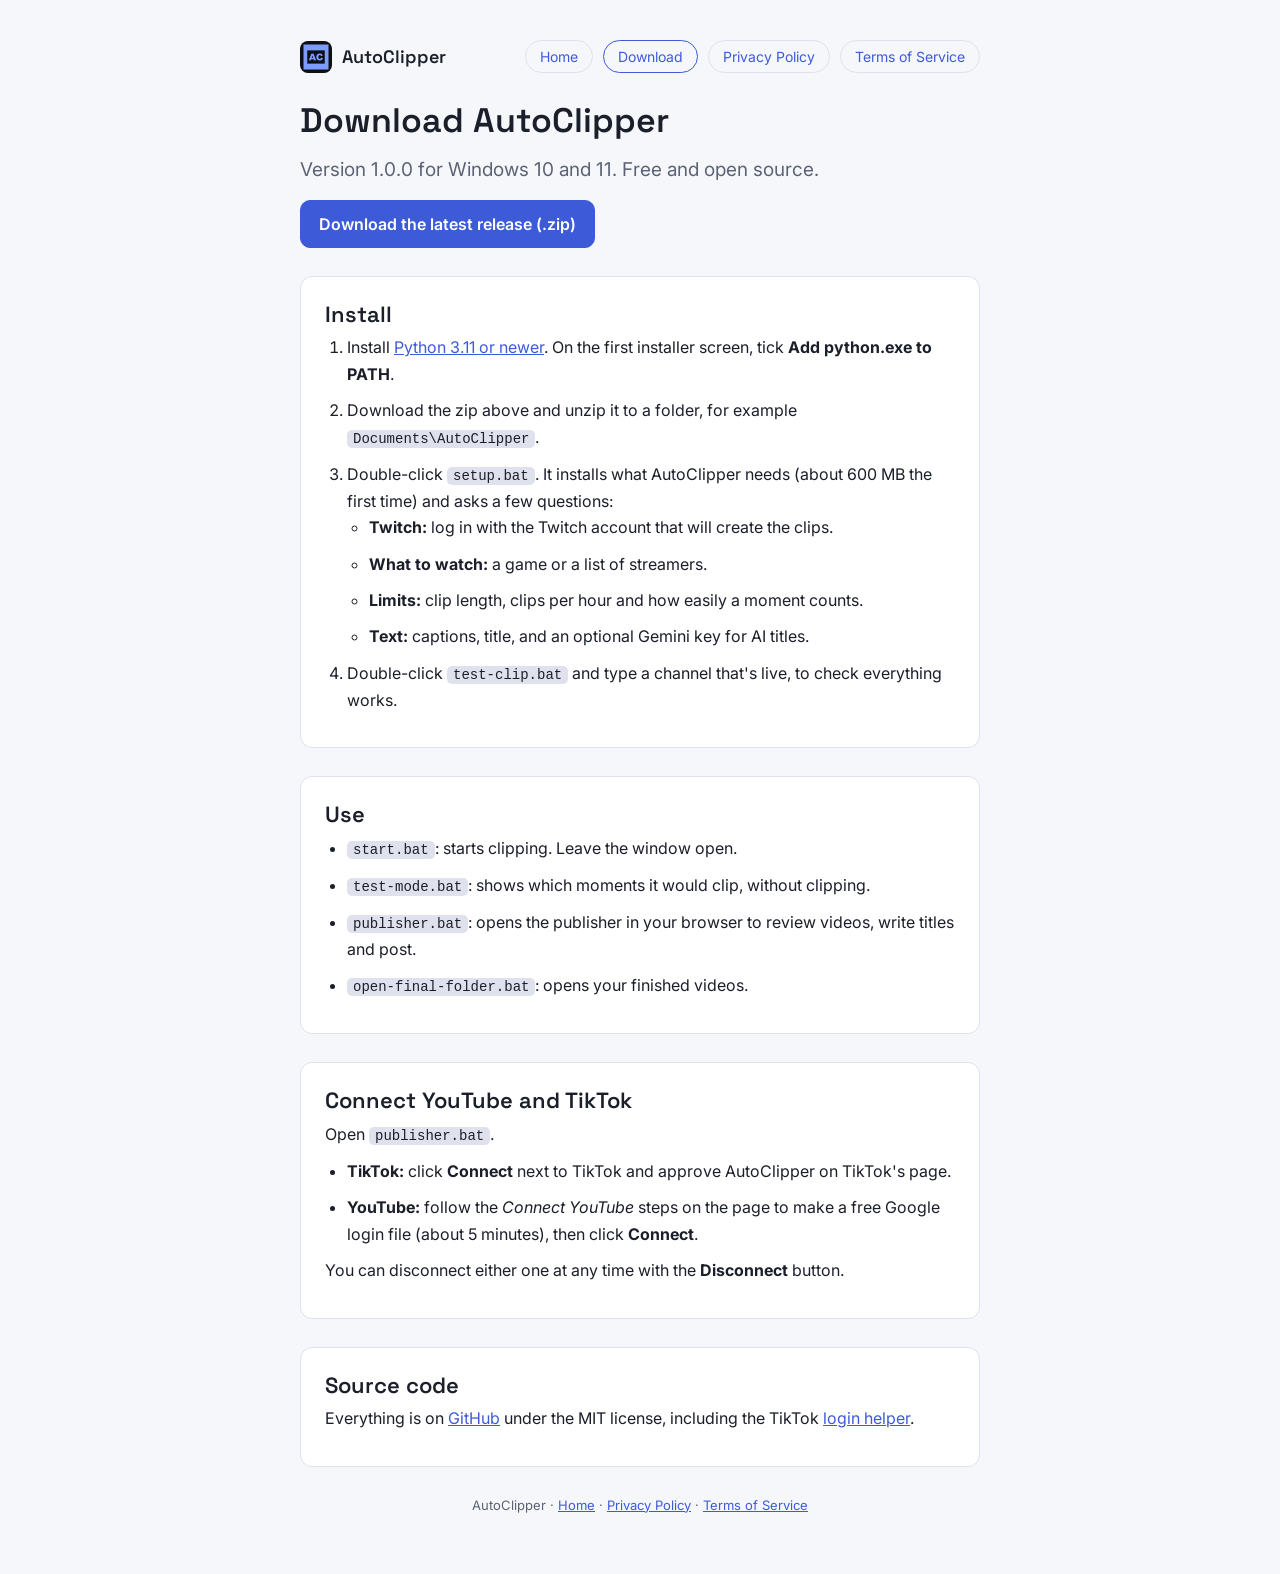
==== download.html @ 8f75b933 "Product site for the public AutoClipper app: home, download, privacy, terms Co-Authored-By: Claude O" ====
<!doctype html>
<html lang="en">
<head>
<meta charset="utf-8">
<meta name="viewport" content="width=device-width, initial-scale=1">
<title>Download AutoClipper</title>
<link rel="icon" href="app-icon.png">
<link rel="stylesheet" href="https://fonts.googleapis.com/css2?family=Inter:wght@400;600&family=Space+Grotesk:wght@600&display=swap">
<link rel="stylesheet" href="style.css">
</head>
<body>
<div class="topnav">
  <a class="brand" href="./"><img src="app-icon.png" alt="">AutoClipper</a>
  <nav><a href="./">Home</a><a href="download.html" class="on">Download</a><a href="privacy.html">Privacy Policy</a><a href="terms.html">Terms of Service</a></nav>
</div>
<main>
  <header class="hero">
    <h1>Download AutoClipper</h1>
    <p class="lead">Version 1.0.0 for Windows 10 and 11. Free and open source.</p>
    <div class="cta"><a class="btn primary" href="https://github.com/AathifZahir/autoclipper/releases/latest">Download the latest release (.zip)</a></div>
  </header>

  <section>
    <h2>Install</h2>
    <ol>
      <li>Install <a href="https://www.python.org/downloads/">Python 3.11 or newer</a>. On the first installer screen, tick <b>Add python.exe to PATH</b>.</li>
      <li>Download the zip above and unzip it to a folder, for example <code>Documents\AutoClipper</code>.</li>
      <li>Double-click <code>setup.bat</code>. It installs what AutoClipper needs (about 600 MB the first time) and asks a few questions:
        <ul>
          <li><b>Twitch:</b> log in with the Twitch account that will create the clips.</li>
          <li><b>What to watch:</b> a game or a list of streamers.</li>
          <li><b>Limits:</b> clip length, clips per hour and how easily a moment counts.</li>
          <li><b>Text:</b> captions, title, and an optional Gemini key for AI titles.</li>
        </ul></li>
      <li>Double-click <code>test-clip.bat</code> and type a channel that's live, to check everything works.</li>
    </ol>
  </section>

  <section>
    <h2>Use</h2>
    <ul>
      <li><code>start.bat</code>: starts clipping. Leave the window open.</li>
      <li><code>test-mode.bat</code>: shows which moments it would clip, without clipping.</li>
      <li><code>publisher.bat</code>: opens the publisher in your browser to review videos, write titles and post.</li>
      <li><code>open-final-folder.bat</code>: opens your finished videos.</li>
    </ul>
  </section>

  <section>
    <h2>Connect YouTube and TikTok</h2>
    <p>Open <code>publisher.bat</code>.</p>
    <ul>
      <li><b>TikTok:</b> click <b>Connect</b> next to TikTok and approve AutoClipper on TikTok's page.</li>
      <li><b>YouTube:</b> follow the <i>Connect YouTube</i> steps on the page to make a free Google login file (about 5 minutes), then click <b>Connect</b>.</li>
    </ul>
    <p>You can disconnect either one at any time with the <b>Disconnect</b> button.</p>
  </section>

  <section>
    <h2>Source code</h2>
    <p>Everything is on <a href="https://github.com/AathifZahir/autoclipper">GitHub</a> under the MIT license, including the TikTok <a href="https://github.com/AathifZahir/autoclipper/tree/main/login-helper">login helper</a>.</p>
  </section>

  <footer>AutoClipper · <a href="./">Home</a> · <a href="privacy.html">Privacy Policy</a> · <a href="terms.html">Terms of Service</a></footer>
</main>
</body>
</html>
---- style.css ----
/* AutoClipper site: one readable column, light and dark */
:root {
  --bg: #f6f7fb; --surface: #ffffff; --fg: #1b1f2a; --muted: #5b6275; --line: #dfe2ec; --accent: #3d5bd9;
  --display: "Space Grotesk", "Segoe UI", system-ui, sans-serif;
  --body: "Inter", "Segoe UI", system-ui, sans-serif;
  color-scheme: light;
}
@media (prefers-color-scheme: dark) {
  :root { --bg: #0f1115; --surface: #171a21; --fg: #e8e9ee; --muted: #9aa0ad; --line: #2a2f3a; --accent: #8ea6ff; color-scheme: dark; }
}
* { box-sizing: border-box; }
body { margin: 0; background: var(--bg); color: var(--fg); font: 16px/1.65 var(--body);
  padding: 40px max(16px, env(safe-area-inset-right, 0px)) 64px max(16px, env(safe-area-inset-left, 0px)); }
main { max-width: 68ch; margin: 0 auto; display: flex; flex-direction: column; gap: 28px; }
header { display: flex; flex-direction: column; gap: 10px; }
.app { font: 600 13px/1 var(--display); letter-spacing: .08em; text-transform: uppercase; color: var(--accent); text-decoration: none; }
h1 { font: 600 34px/1.15 var(--display); margin: 0; text-wrap: balance; }
h2 { font: 600 22px/1.25 var(--display); margin: 0 0 6px; }
h3 { font: 600 16px/1.3 var(--body); margin: 18px 0 4px; }
p, li { margin: 0 0 10px; }
ul, ol { padding-left: 22px; margin: 0 0 10px; }
.meta { color: var(--muted); font-size: 14px; }
nav { display: flex; gap: 10px; flex-wrap: wrap; }
nav a { color: var(--accent); text-decoration: none; border: 1px solid var(--line); border-radius: 999px; padding: 4px 14px; font-size: 14px; }
nav a:hover, nav a:focus-visible { border-color: var(--accent); outline: none; }
section { background: var(--surface); border: 1px solid var(--line); border-radius: 12px; padding: 24px; }
a { color: var(--accent); }
footer { color: var(--muted); font-size: 13px; text-align: center; }
@media (max-width: 480px) { h1 { font-size: 28px; } section { padding: 18px; } }

/* product pages */
.topnav { display: flex; justify-content: space-between; align-items: center; gap: 12px; flex-wrap: wrap; max-width: 68ch; margin: 0 auto 28px; }
.topnav .brand { display: flex; align-items: center; gap: 10px; font: 600 18px/1 var(--display); color: var(--fg); text-decoration: none; }
.topnav .brand img { width: 32px; height: 32px; border-radius: 8px; }
.topnav nav a.on { border-color: var(--accent); }
.hero { display: flex; flex-direction: column; gap: 14px; }
.hero p.lead { font-size: 19px; color: var(--muted); margin: 0; }
.cta { display: flex; gap: 10px; flex-wrap: wrap; }
.btn { display: inline-block; padding: 10px 18px; border-radius: 10px; font-weight: 600; text-decoration: none; border: 1px solid var(--accent); }
.btn.primary { background: var(--accent); color: var(--surface); }
.btn.ghost { color: var(--accent); }
.features { display: grid; grid-template-columns: repeat(auto-fit, minmax(220px, 1fr)); gap: 14px; }
.feature { background: var(--surface); border: 1px solid var(--line); border-radius: 12px; padding: 16px; }
.feature h3 { margin-top: 0; }
.feature p { color: var(--muted); margin: 0; font-size: 15px; }
code { background: var(--line); padding: 1px 6px; border-radius: 5px; font-size: 14px; }
details { background: var(--surface); border: 1px solid var(--line); border-radius: 10px; padding: 10px 14px; }
details + details { margin-top: 8px; }
summary { cursor: pointer; font-weight: 600; }
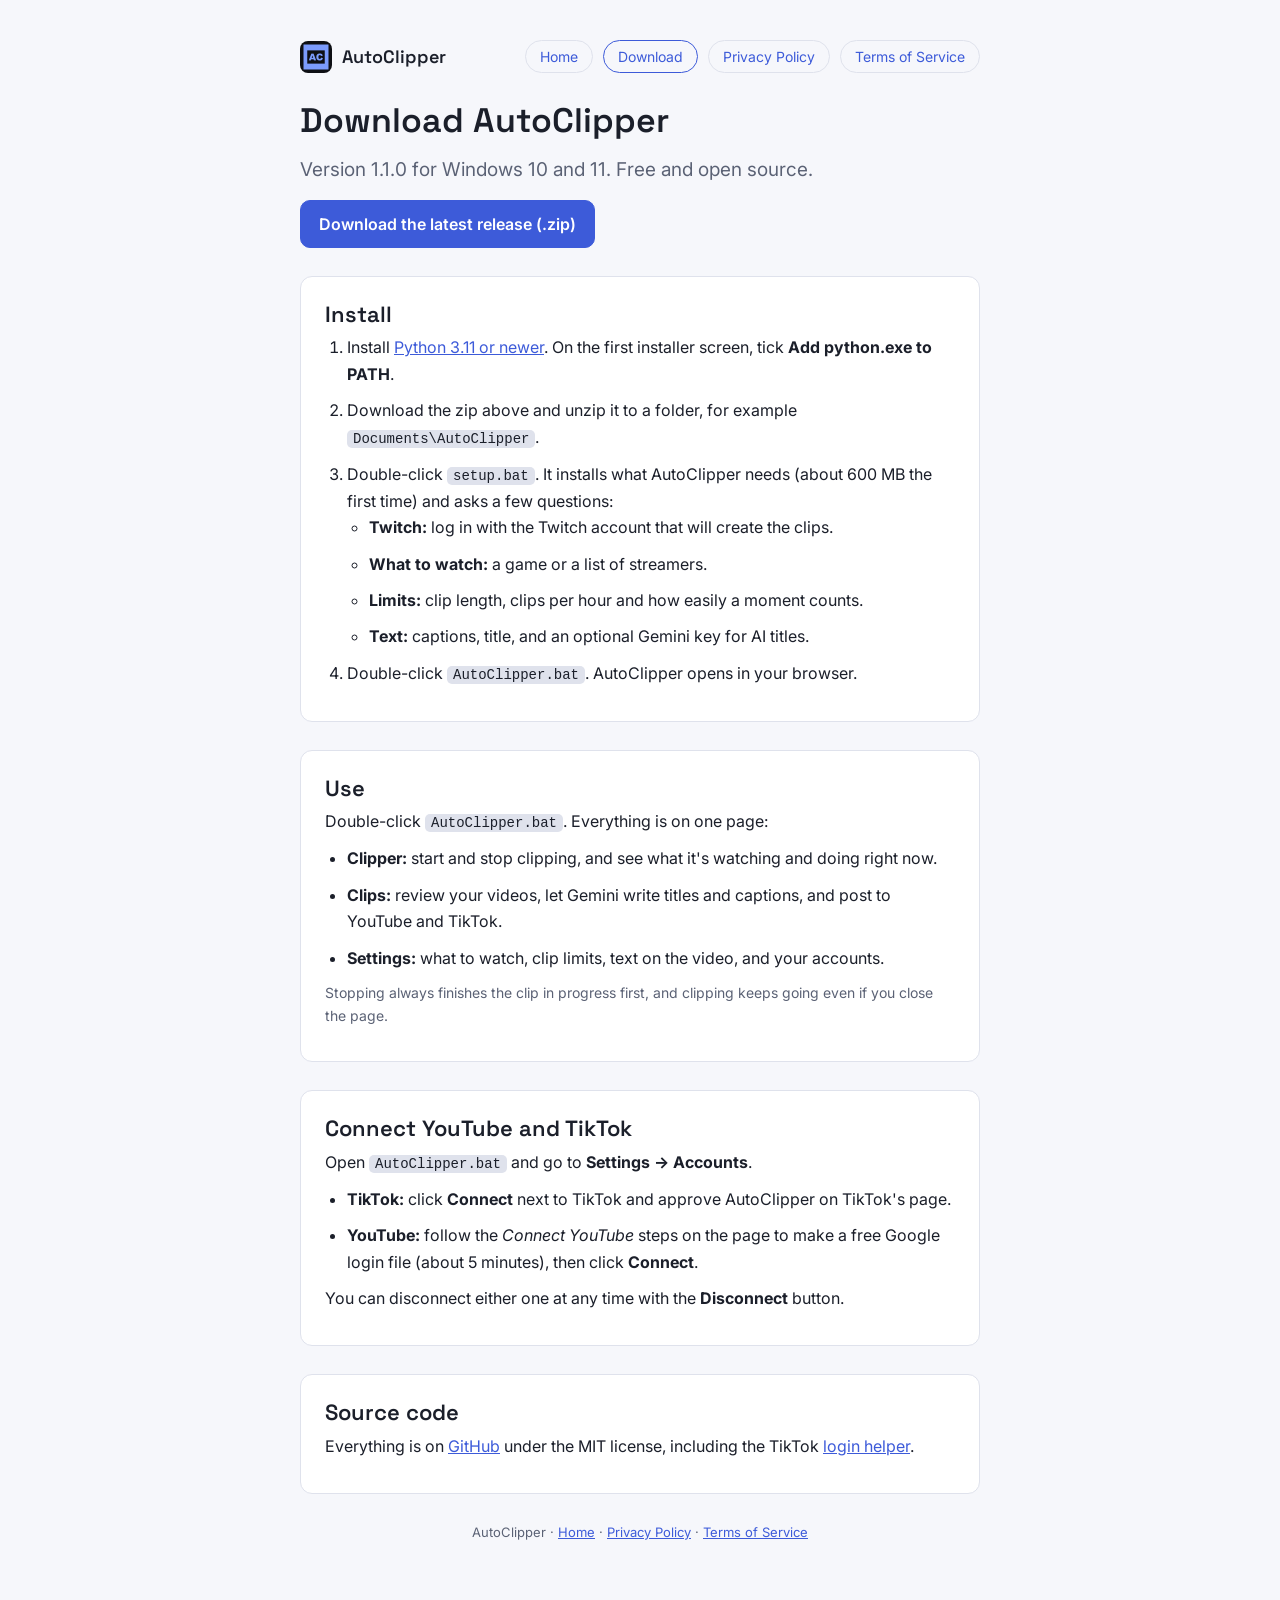
==== commit 753a8555: "Site: AutoClipper 1.1 control center Co-Authored-By: Claude Opus 5.5 <noreply@anthropic.com>" ====
--- a/download.html
+++ b/download.html
@@ -16,7 +16,7 @@
 <main>
   <header class="hero">
     <h1>Download AutoClipper</h1>
-    <p class="lead">Version 1.0.0 for Windows 10 and 11. Free and open source.</p>
+    <p class="lead">Version 1.1.0 for Windows 10 and 11. Free and open source.</p>
     <div class="cta"><a class="btn primary" href="https://github.com/AathifZahir/autoclipper/releases/latest">Download the latest release (.zip)</a></div>
   </header>
 
@@ -32,23 +32,24 @@
           <li><b>Limits:</b> clip length, clips per hour and how easily a moment counts.</li>
           <li><b>Text:</b> captions, title, and an optional Gemini key for AI titles.</li>
         </ul></li>
-      <li>Double-click <code>test-clip.bat</code> and type a channel that's live, to check everything works.</li>
+      <li>Double-click <code>AutoClipper.bat</code>. AutoClipper opens in your browser.</li>
     </ol>
   </section>
 
   <section>
     <h2>Use</h2>
+    <p>Double-click <code>AutoClipper.bat</code>. Everything is on one page:</p>
     <ul>
-      <li><code>start.bat</code>: starts clipping. Leave the window open.</li>
-      <li><code>test-mode.bat</code>: shows which moments it would clip, without clipping.</li>
-      <li><code>publisher.bat</code>: opens the publisher in your browser to review videos, write titles and post.</li>
-      <li><code>open-final-folder.bat</code>: opens your finished videos.</li>
+      <li><b>Clipper:</b> start and stop clipping, and see what it's watching and doing right now.</li>
+      <li><b>Clips:</b> review your videos, let Gemini write titles and captions, and post to YouTube and TikTok.</li>
+      <li><b>Settings:</b> what to watch, clip limits, text on the video, and your accounts.</li>
     </ul>
+    <p class="meta">Stopping always finishes the clip in progress first, and clipping keeps going even if you close the page.</p>
   </section>
 
   <section>
     <h2>Connect YouTube and TikTok</h2>
-    <p>Open <code>publisher.bat</code>.</p>
+    <p>Open <code>AutoClipper.bat</code> and go to <b>Settings → Accounts</b>.</p>
     <ul>
       <li><b>TikTok:</b> click <b>Connect</b> next to TikTok and approve AutoClipper on TikTok's page.</li>
       <li><b>YouTube:</b> follow the <i>Connect YouTube</i> steps on the page to make a free Google login file (about 5 minutes), then click <b>Connect</b>.</li>
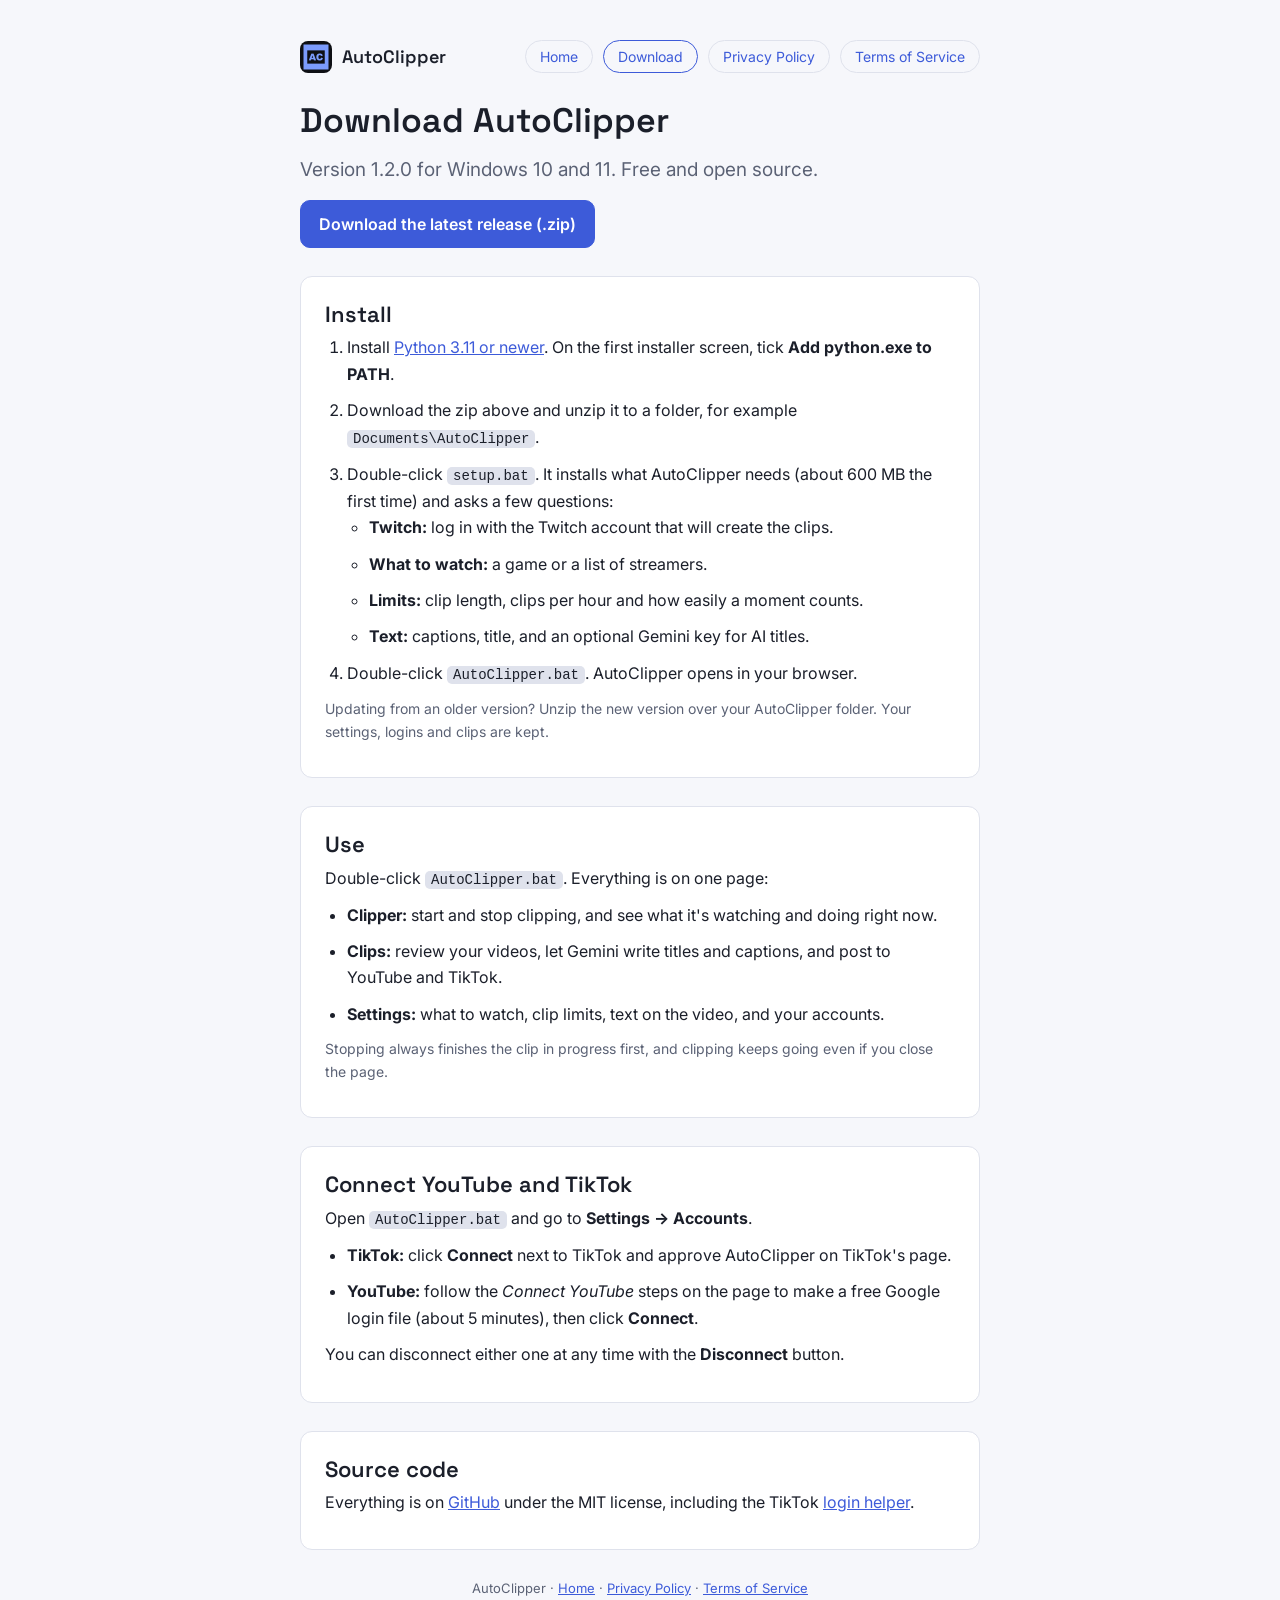
==== commit b209504a: "Site: AutoClipper 1.2 (stream checks) Co-Authored-By: Claude Opus 5.5 <noreply@anthropic.com>" ====
--- a/download.html
+++ b/download.html
@@ -16,7 +16,7 @@
 <main>
   <header class="hero">
     <h1>Download AutoClipper</h1>
-    <p class="lead">Version 1.1.0 for Windows 10 and 11. Free and open source.</p>
+    <p class="lead">Version 1.2.0 for Windows 10 and 11. Free and open source.</p>
     <div class="cta"><a class="btn primary" href="https://github.com/AathifZahir/autoclipper/releases/latest">Download the latest release (.zip)</a></div>
   </header>
 
@@ -34,6 +34,7 @@
         </ul></li>
       <li>Double-click <code>AutoClipper.bat</code>. AutoClipper opens in your browser.</li>
     </ol>
+    <p class="meta">Updating from an older version? Unzip the new version over your AutoClipper folder. Your settings, logins and clips are kept.</p>
   </section>
 
   <section>
